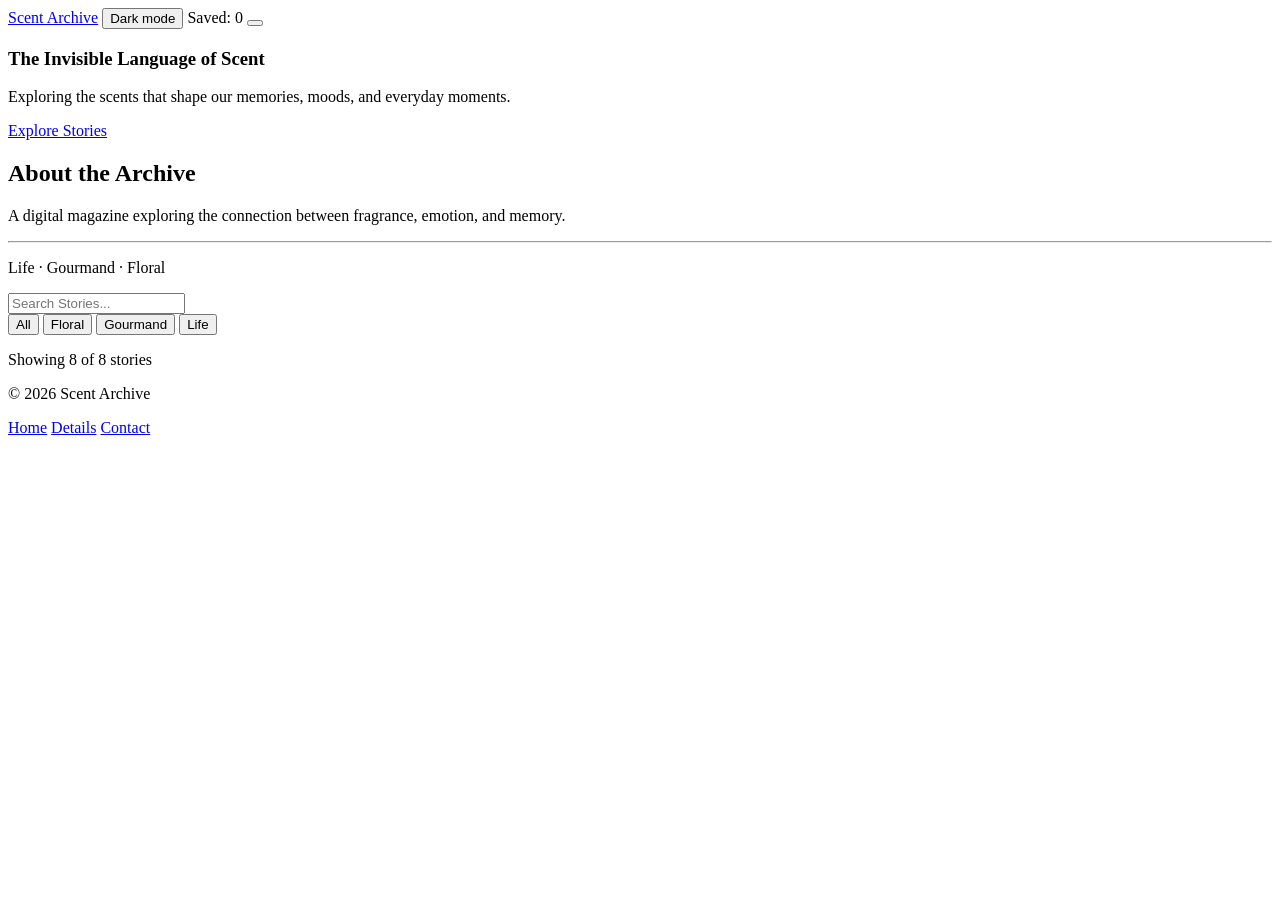
==== index.html @ f37f8526 "Add homepage structure" ====
<!DOCTYPE html>
<html lang="en" data-bs-theme="light">
<head>
    <meta charset="UTF-8">
    <meta name="viewport" content="width=device-width, initial-scale=1.0">
    <title>Scent Archive Homepage</title>
    <link rel="stylesheet" href="css/bootstrap.min.css">
    <link rel="stylesheet" href="css/style.css">
</head>

<body>
 
    <header class="site-header">
        <nav class="navbar md:navbar-expand">
            <div class="container-fluid">
                <a class="navbar-brand" href="index.html">Scent Archive</a>
                
                <button type="button" id="theme" aria-pressed="false">Dark mode</button>
                <span id="saved" aria-live="polite">Saved: 0</span>

                <button class="btn-icon navbar-toggler" type="button"
                    data-bs-toggle="drawer"
                    data-bs-target="#menu"
                    aria-controls="menu"
                    aria-expanded="false"
                    aria-label="Open menu">
                    <span class="navbar-toggler-icon" aria-hidden="true"></span>
                </button>

                <dialog class="drawer drawer-end" id="menu"
                    tabindex="-1" aria-labelledby="menuTitle">
                    <div class="drawer-header">
                        <h2 class="drawer-title" id="menuTitle">Menu</h2>
                        <button class="btn-close" type="button"
                            data-bs-dismiss="drawer" aria-label="Close menu"></button>
                    </div>

                    <div class="drawer-body">
                        <ul class="navbar-nav">
                            <li class="nav-item">
                                <a class="nav-link active" aria-current="page" href="index.html">Home</a>
                            </li>
                            <li class="nav-item">
                                <a class="nav-link" href="detail.html">Details</a>
                            </li>
                            <li class="nav-item">
                                <a class="nav-link" href="contact.html">Contact</a>
                            </li>
                        </ul>
                    </div>
                </dialog>
            </div>
        </nav>
    </header>


    <main class="container">

        <section class="row g-4">
            <article class="col-12 md:col-8 hero-banner">
                <h1>The Invisible Language of Scent</h1>
                <p>Exploring the scents that shape our memories, moods, and everyday moments.</p>
                <a href="#stories" class="btn-primary">Explore Stories</a>
            </article>

            <aside class="col-12 md:col-4 hero-sidebar">
                <h2>About the Archive</h2>
                <p>A digital magazine exploring the connection 
                between fragrance, emotion, and memory.</p>
                <hr>
                <p> Life · Gourmand · Floral</p>
            </aside>
        </section>


        <section class="filters" aria-label="Story filters">
            <input type="search" id="search" class="form-control" placeholder="Search Stories..." aria-label="Search stories">
            <div class="categories">
                <button type="button" class="btn-solid theme-primary" data-category="All">All</button>
                <button type="button" class="btn-subtle" data-category="Floral">Floral</button>
                <button type="button" class="btn-subtle" data-category="Gourmand">Gourmand</button>
                <button type="button" class="btn-subtle" data-category="Life">Life</button>
            </div>
            <p id="count" aria-live="polite">Showing 8 of 8 stories</p>
        </section>
        
        <section id="stories" aria-label="Stories">
            <div class="row g-4" id="cards">
            </div>
            <p id="noResults" aria-live="polite" hidden>No results found.</p>
        </section>



    </main>

    <footer class="site-footer">
        <p>&copy; 2026 Scent Archive</p>
        <nav class="footer-links">
            <a href="index.html">Home</a>
            <a href="detail.html">Details</a>
            <a href="contact.html">Contact</a>
        </nav>
    </footer>
    
    <script type="module" src="js/bootstrap.bundle.min.js"></script>
    <script src="js/data.js"></script>
    <script src="js/main.js"></script>

</body>
</html>
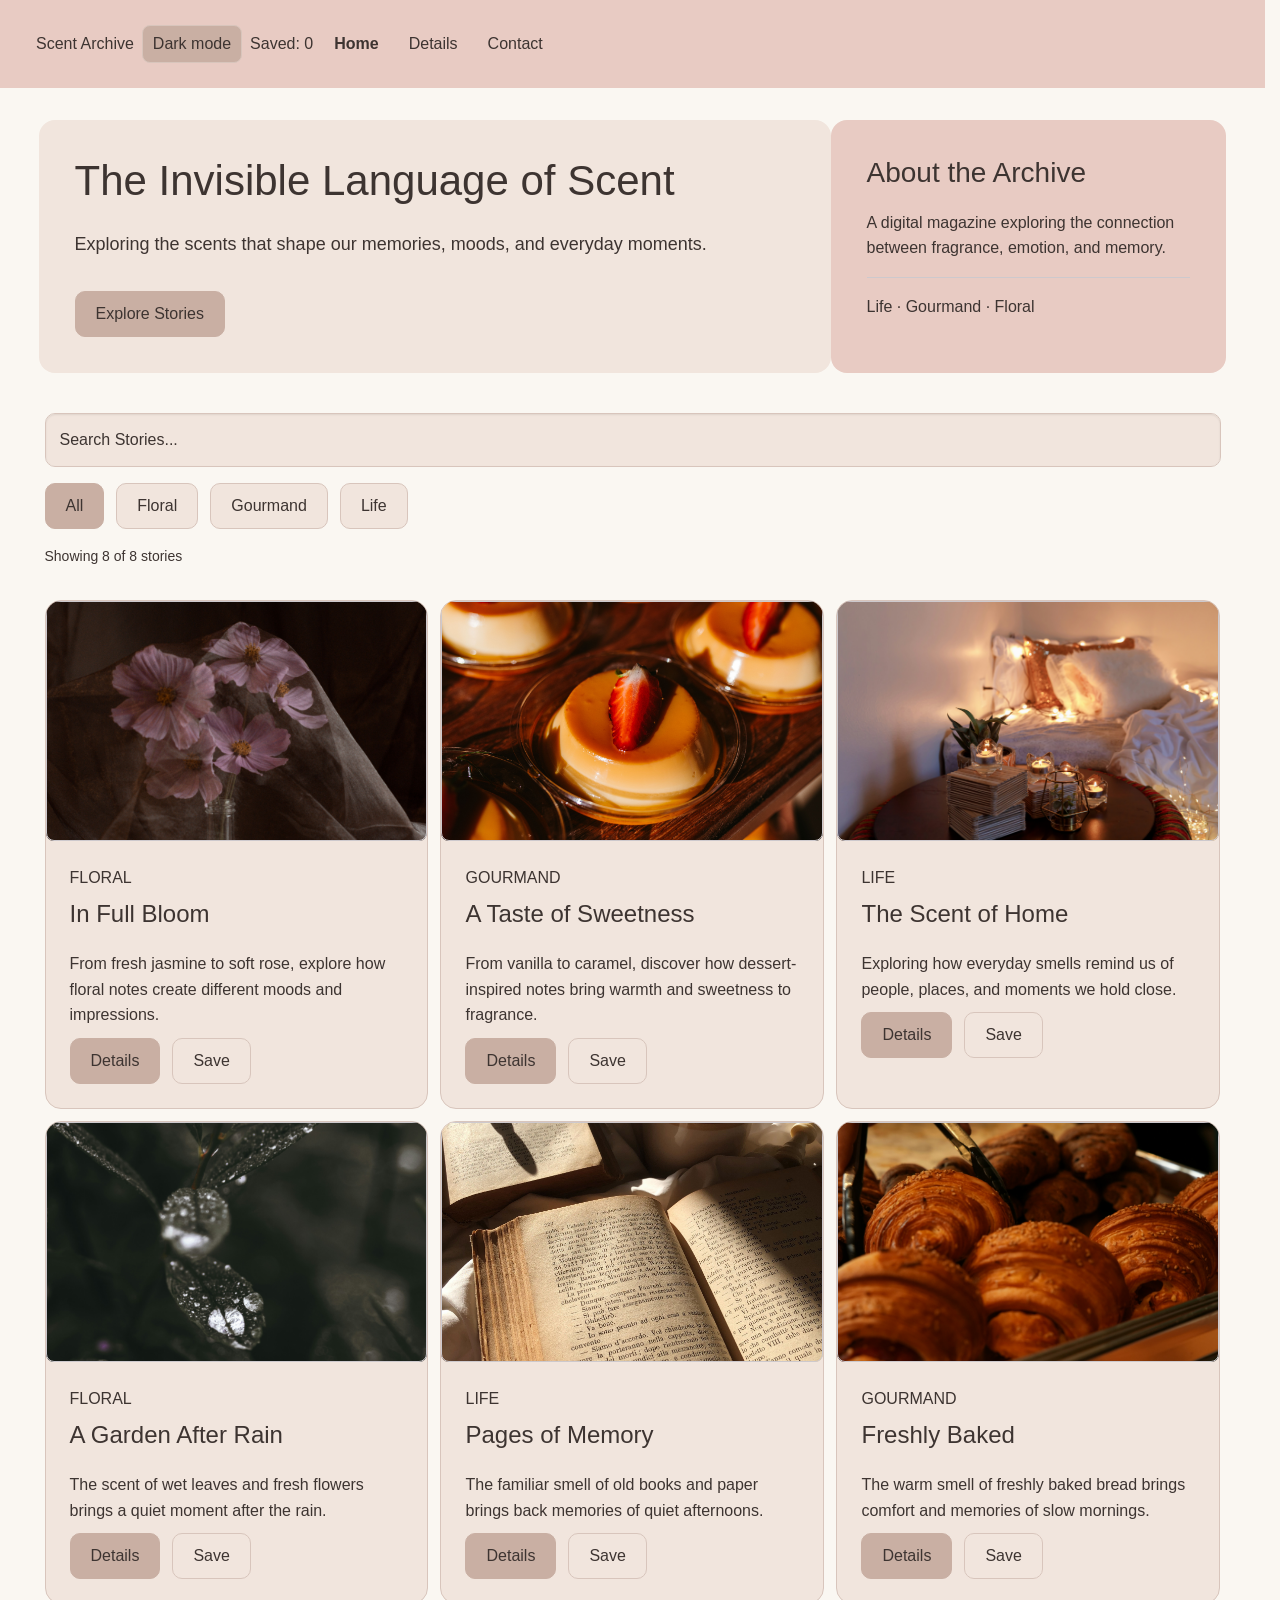
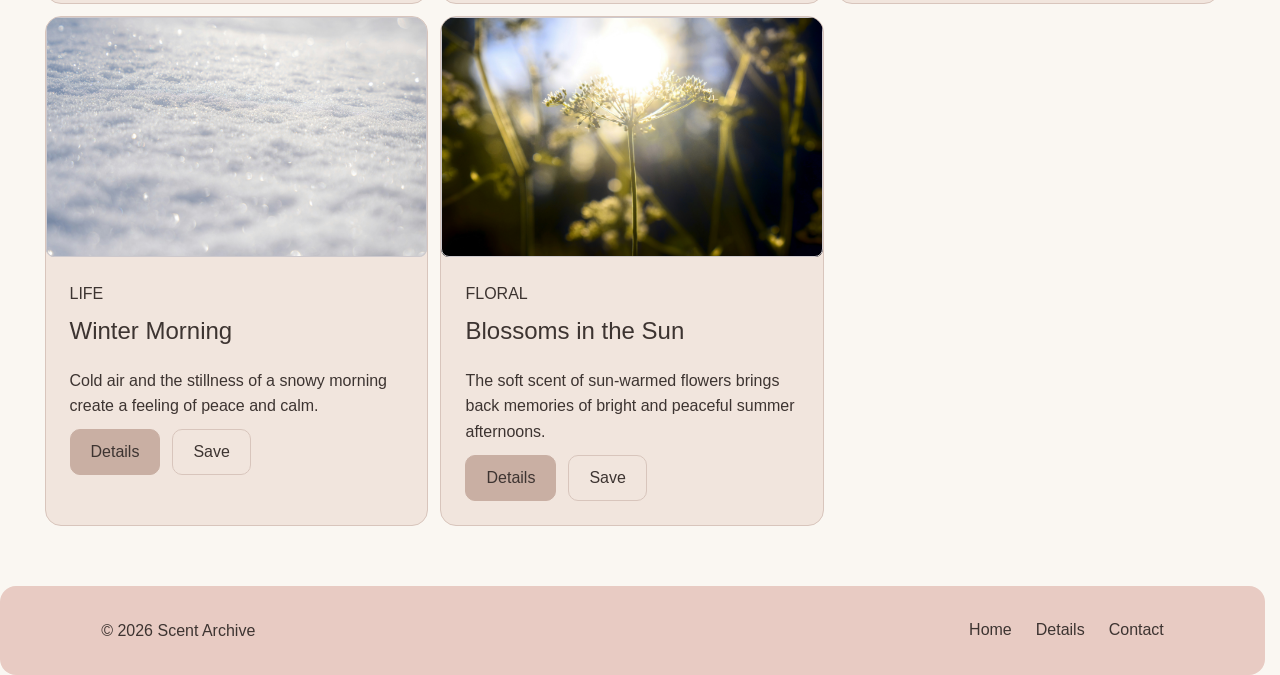
==== commit 3e9743a5: "Refine footer layout and styling" ====
--- a/index.html
+++ b/index.html
@@ -93,9 +93,10 @@
 
 
     </main>
-
+    
     <footer class="site-footer">
         <p>&copy; 2026 Scent Archive</p>
+
         <nav class="footer-links">
             <a href="index.html">Home</a>
             <a href="detail.html">Details</a>
--- a/css/style.css
+++ b/css/style.css
@@ -0,0 +1,477 @@
+
+/* Colors */
+
+:root {
+    --bg: #faf7f2;
+    --text: #3d3431;
+    --pink: #e8cbc3;
+    --cream: #f1e5dd;
+    --brown: #c9afa3;
+    --border: #d8c5bc;
+}
+
+[data-bs-theme="dark"] {
+    --bg: #211e1d;
+    --text: #f3e9e4;
+    --pink: #493934;
+    --cream: #38302d;
+    --brown: #70574e;
+    --border: #65554e;
+}
+
+
+/* General */
+
+body {
+    margin: 0;
+    background-color: var(--bg);
+    color: var(--text);
+    font-family: Arial, sans-serif;
+}
+
+main.container {
+    max-width: 1200px;
+    padding-top: 32px;
+    padding-bottom: 60px;
+}
+
+h1, h2, h3, p {
+    color: var(--text);
+}
+
+p {
+    line-height: 1.6;
+}
+
+img {
+    max-width: 100%;
+}
+
+
+/* Navbar */
+
+.site-header {
+    background-color: var(--pink);
+    padding: 16px 24px;
+}
+
+.site-header .navbar {
+    background-color: var(--pink);
+}
+
+.site-header .container-fluid {
+    display: flex;
+    align-items: center;
+    gap: 8px;
+}
+
+.navbar-brand {
+    color: var(--text);
+    margin-right: auto;
+}
+
+.nav-link,
+.nav-link.active {
+    color: var(--text);
+}
+
+.nav-link.active {
+    font-weight: bold;
+}
+
+#theme {
+    padding: 6px 10px;
+    background-color: var(--brown);
+    color: var(--text);
+    border: 1px solid var(--border);
+    border-radius: 8px;
+    cursor: pointer;
+}
+
+#saved {
+    color: var(--text);
+    white-space: nowrap;
+}
+
+.navbar-toggler {
+    padding: 4px;
+    margin-left: 0;
+}
+
+.drawer,
+.drawer-title {
+    color: var(--text);
+}
+
+.drawer-header,
+.drawer-body {
+    background-color: var(--bg);
+}
+
+
+/* Buttons */
+
+.btn-primary,
+.btn-solid.theme-primary {
+    display: inline-block;
+    padding: 10px 20px;
+    background-color: var(--brown);
+    color: var(--text);
+    border: 1px solid var(--brown);
+    border-radius: 10px;
+    text-decoration: none;
+}
+
+.btn-subtle {
+    padding: 10px 20px;
+    background-color: var(--cream);
+    color: var(--text);
+    border: 1px solid var(--border);
+    border-radius: 10px;
+}
+
+
+/* Home Hero */
+
+.hero-banner,
+.hero-sidebar {
+    padding: 36px;
+    border-radius: 16px;
+}
+
+.hero-banner {
+    background-color: var(--cream);
+}
+
+.hero-sidebar {
+    background-color: var(--pink);
+}
+
+.hero-banner h1 {
+    font-size: 42px;
+    margin-bottom: 24px;
+}
+
+.hero-banner p {
+    font-size: 18px;
+    margin-bottom: 32px;
+}
+
+.hero-sidebar h2 {
+    font-size: 28px;
+    margin-bottom: 20px;
+}
+
+
+/* Search and Categories */
+
+.filters {
+    margin-top: 40px;
+    margin-bottom: 32px;
+}
+
+#search {
+    padding: 14px;
+    margin-bottom: 16px;
+    border: 1px solid var(--border);
+    border-radius: 10px;
+    background-color: var(--cream);
+    color: var(--text);
+}
+
+#search::placeholder {
+    color: var(--text);
+}
+
+.categories {
+    display: flex;
+    flex-wrap: wrap;
+    gap: 12px;
+    margin-bottom: 16px;
+}
+
+#count {
+    font-size: 14px;
+}
+
+
+/* Story Cards */
+
+.card {
+    height: 100%;
+    background-color: var(--cream);
+    border: 1px solid var(--border);
+    border-radius: 16px;
+    overflow: hidden;
+}
+
+.card-img {
+    width: 100%;
+    height: 240px;
+    object-fit: cover;
+}
+
+.card-body {
+    padding: 24px;
+}
+
+.card-title {
+    font-size: 24px;
+    margin-bottom: 12px;
+}
+
+.card-buttons {
+    display: flex;
+    align-items: center;
+    gap: 12px;
+}
+
+.card-buttons a,
+.card-buttons button {
+    width: auto;
+    white-space: nowrap;
+}
+
+#noResults {
+    text-align: center;
+    margin-top: 24px;
+}
+
+.card-body > p:first-child {
+    text-transform: uppercase;
+}
+
+/* Detail Page */
+
+.article-header {
+    margin-bottom: 32px;
+}
+
+.article-header h1 {
+    font-size: 42px;
+}
+
+.article-content {
+    background-color: var(--cream);
+    padding: 30px;
+    border-radius: 16px;
+}
+
+.article-img {
+    width: 100%;
+    max-height: 420px;
+    object-fit: cover;
+    border-radius: 12px;
+    margin-bottom: 30px;
+}
+
+.flower-note {
+    margin: 24px 0;
+}
+
+.flower-note h3 {
+    font-size: 20px;
+}
+
+.article-sidebar {
+    background-color: var(--pink);
+    padding: 28px;
+    border-radius: 16px;
+}
+
+.article-sidebar h3 {
+    font-size: 14px;
+}
+
+.info-grid {
+    display: grid;
+    grid-template-columns: 1fr 1fr;
+    gap: 20px;
+}
+
+#read {
+    padding: 10px 20px;
+    background-color: var(--brown);
+    color: var(--text);
+    border: 1px solid var(--border);
+    border-radius: 10px;
+    cursor: pointer;
+}
+
+.faq {
+    margin-top: 40px;
+}
+
+.accordion-item {
+    padding: 16px;
+    margin-bottom: 12px;
+    background-color: var(--cream);
+    border: 1px solid var(--border);
+    border-radius: 10px;
+}
+
+.accordion-header {
+    cursor: pointer;
+    color: var(--text);
+}
+
+.accordion-body {
+    padding-top: 12px;
+}
+
+
+/* Contact Page */
+
+.contact {
+    max-width: 800px;
+    margin: 0 auto;
+}
+
+.contact h1 {
+    font-size: 42px;
+}
+
+#contactForm {
+    background-color: var(--cream);
+    padding: 32px;
+    border-radius: 16px;
+}
+
+.form-label {
+    color: var(--text);
+}
+
+.form-control {
+    background-color: var(--bg);
+    color: var(--text);
+    border: 1px solid var(--border);
+    border-radius: 8px;
+}
+
+.form-control:focus {
+    background-color: var(--bg);
+    color: var(--text);
+}
+
+#charCount {
+    font-size: 13px;
+    margin-top: 8px;
+}
+
+.error {
+    color: #b83a3a;
+    font-size: 14px;
+}
+
+[data-bs-theme="dark"] .error {
+    color: #ff9999;
+}
+
+#confirmation {
+    margin-top: 24px;
+    padding: 16px;
+    background-color: var(--pink);
+    border-radius: 10px;
+}
+
+
+/* Footer */
+
+.site-footer {
+    display: flex;
+    align-items: center;
+    justify-content: space-between;
+    padding: 32px 8%;
+    background-color: var(--pink);
+    border-radius: 16px;
+}
+
+.site-footer p {
+    margin: 0;
+}
+
+.footer-links {
+    display: flex;
+    gap: 24px;
+}
+
+.footer-links a {
+    color: var(--text);
+    text-decoration: none;
+}
+
+
+/* Hidden Content */
+
+[hidden] {
+    display: none !important;
+}
+
+
+/* Mobile */
+
+@media (max-width: 767px) {
+    .site-header {
+        padding: 12px;
+    }
+
+    .site-header .container-fluid {
+        gap: 8px;
+    }
+
+    .navbar-brand {
+        font-size: 18px;
+    }
+
+    #theme {
+        padding: 6px;
+        font-size: 12px;
+    }
+
+    #saved {
+        font-size: 12px;
+    }
+
+    main.container {
+        padding-top: 20px;
+        padding-bottom: 40px;
+    }
+
+    .hero-banner,
+    .hero-sidebar {
+        padding: 24px;
+    }
+
+    .hero-banner h1 {
+        font-size: 32px;
+    }
+
+    .hero-sidebar h2 {
+        font-size: 24px;
+    }
+
+    .card-img {
+        height: 220px;
+    }
+
+    .article-header h1,
+    .contact h1 {
+        font-size: 32px;
+    }
+
+    .article-content,
+    .article-sidebar,
+    #contactForm {
+        padding: 20px;
+    }
+
+    .info-grid {
+        grid-template-columns: 1fr;
+    }
+
+    .footer-links {
+        flex-wrap: column;
+        align-items: flex-start;
+        gap: 20px;
+    }
+}
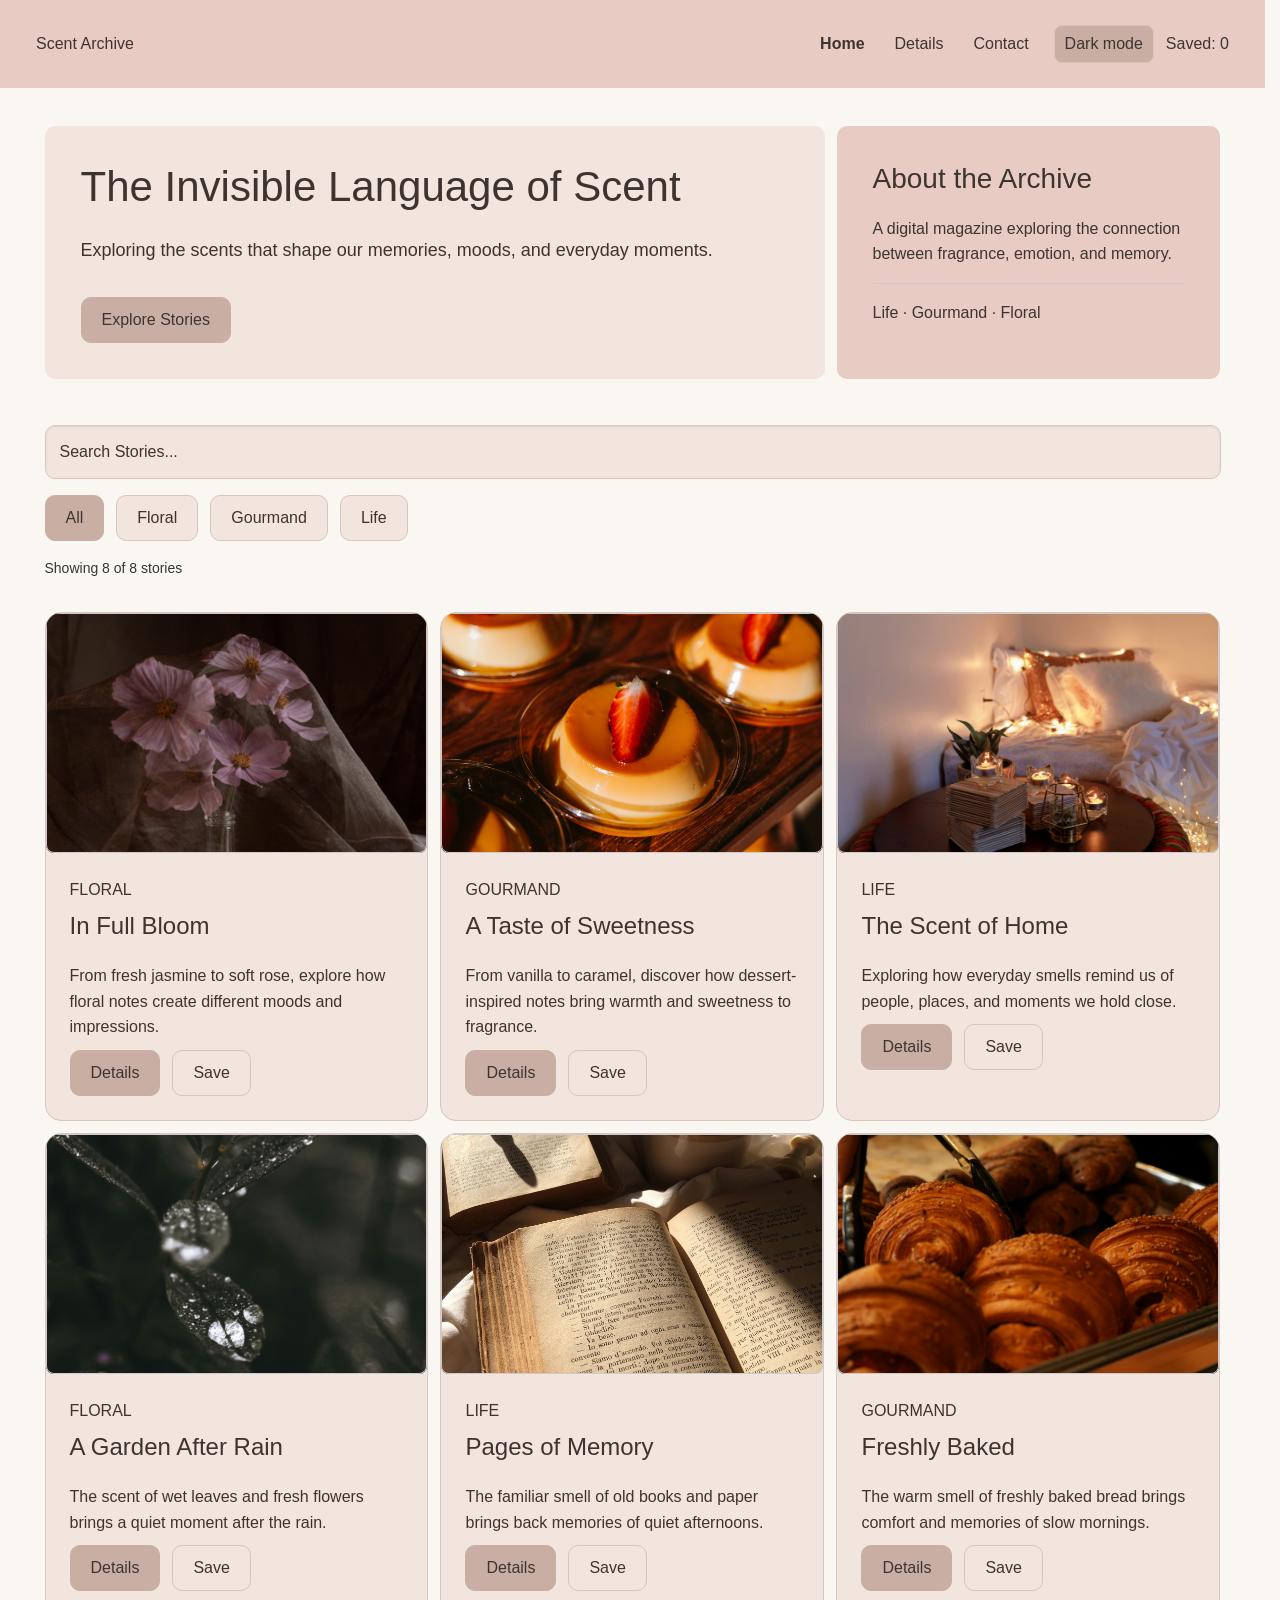
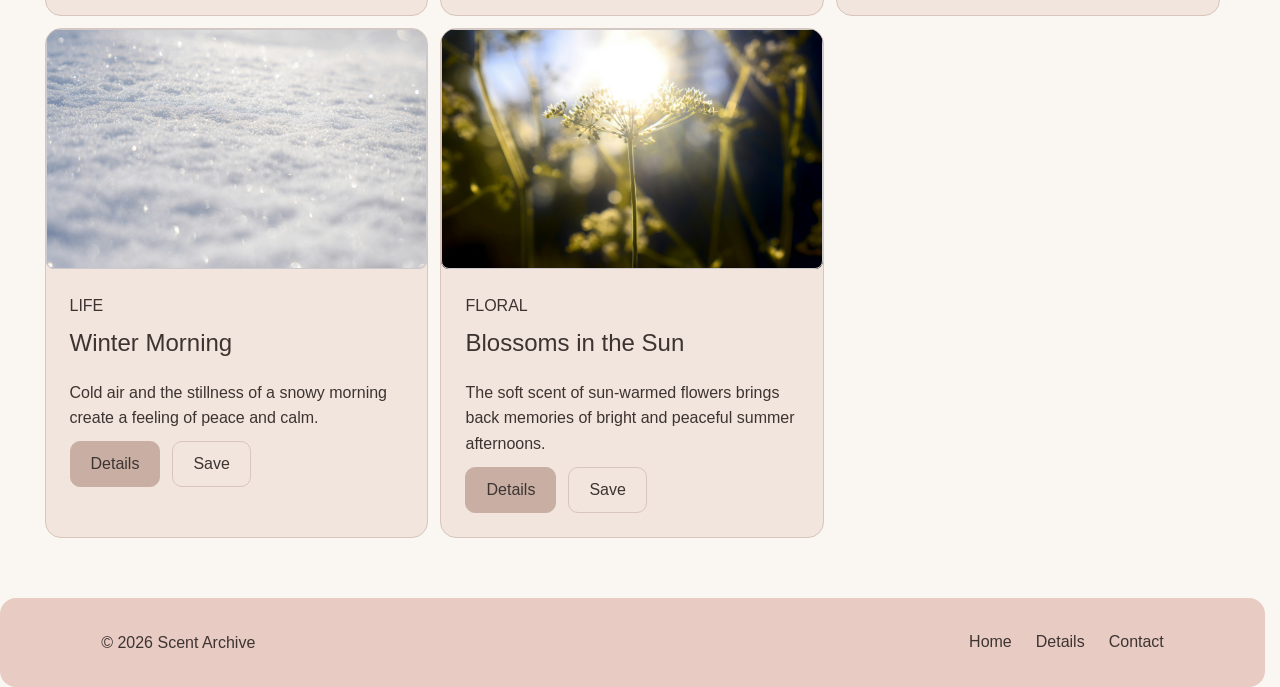
==== commit 7b36e694: "Improve responsive navbar layout" ====
--- a/index.html
+++ b/index.html
@@ -9,49 +9,50 @@
 </head>
 
 <body>
- 
+    
     <header class="site-header">
         <nav class="navbar md:navbar-expand">
             <div class="container-fluid">
                 <a class="navbar-brand" href="index.html">Scent Archive</a>
-                
-                <button type="button" id="theme" aria-pressed="false">Dark mode</button>
-                <span id="saved" aria-live="polite">Saved: 0</span>
 
-                <button class="btn-icon navbar-toggler" type="button"
-                    data-bs-toggle="drawer"
-                    data-bs-target="#menu"
-                    aria-controls="menu"
-                    aria-expanded="false"
-                    aria-label="Open menu">
-                    <span class="navbar-toggler-icon" aria-hidden="true"></span>
-                </button>
+                <div class="nav-right">
+                    <dialog class="drawer drawer-end" id="menu"
+                        tabindex="-1" aria-labelledby="menuTitle">
+                        <div class="drawer-header">
+                            <h2 class="drawer-title" id="menuTitle">Menu</h2>
+                            <button class="btn-close" type="button"
+                                data-bs-dismiss="drawer" aria-label="Close menu"></button>
+                        </div>
 
-                <dialog class="drawer drawer-end" id="menu"
-                    tabindex="-1" aria-labelledby="menuTitle">
-                    <div class="drawer-header">
-                        <h2 class="drawer-title" id="menuTitle">Menu</h2>
-                        <button class="btn-close" type="button"
-                            data-bs-dismiss="drawer" aria-label="Close menu"></button>
-                    </div>
+                        <div class="drawer-body">
+                            <ul class="navbar-nav">
+                                <li class="nav-item">
+                                    <a class="nav-link active" aria-current="page" href="index.html">Home</a>
+                                </li>
+                                <li class="nav-item">
+                                    <a class="nav-link" href="detail.html">Details</a>
+                                </li>
+                                <li class="nav-item">
+                                    <a class="nav-link" href="contact.html">Contact</a>
+                                </li>
+                            </ul>
+                        </div>
+                    </dialog>
 
-                    <div class="drawer-body">
-                        <ul class="navbar-nav">
-                            <li class="nav-item">
-                                <a class="nav-link active" aria-current="page" href="index.html">Home</a>
-                            </li>
-                            <li class="nav-item">
-                                <a class="nav-link" href="detail.html">Details</a>
-                            </li>
-                            <li class="nav-item">
-                                <a class="nav-link" href="contact.html">Contact</a>
-                            </li>
-                        </ul>
-                    </div>
-                </dialog>
+                    <button type="button" id="theme" aria-pressed="false">Dark mode</button>
+                    <span id="saved" aria-live="polite">Saved: 0</span>
+
+                    <button class="btn-icon navbar-toggler" type="button"
+                        data-bs-toggle="drawer" data-bs-target="#menu"
+                        aria-controls="menu" aria-expanded="false" aria-label="Open menu">
+                        <span class="navbar-toggler-icon" aria-hidden="true"></span>
+                    </button>
+                </div>
             </div>
         </nav>
     </header>
+
+
 
 
     <main class="container">
--- a/css/style.css
+++ b/css/style.css
@@ -67,7 +67,14 @@
 
 .navbar-brand {
     color: var(--text);
-    margin-right: auto;
+    margin-right: 0;
+}
+
+.nav-right {
+    display: flex;
+    align-items: center;
+    gap: 12px;
+    margin-left: auto;
 }
 
 .nav-link,
@@ -131,7 +138,7 @@
 }
 
 
-/* Home Hero */
+/* Hero */
 
 .hero-banner,
 .hero-sidebar {
@@ -141,10 +148,12 @@
 
 .hero-banner {
     background-color: var(--cream);
+    border: 6px solid var(--bg);
 }
 
 .hero-sidebar {
     background-color: var(--pink);
+    border: 6px solid var(--bg);
 }
 
 .hero-banner h1 {
@@ -474,4 +483,4 @@
         align-items: flex-start;
         gap: 20px;
     }
-}+}
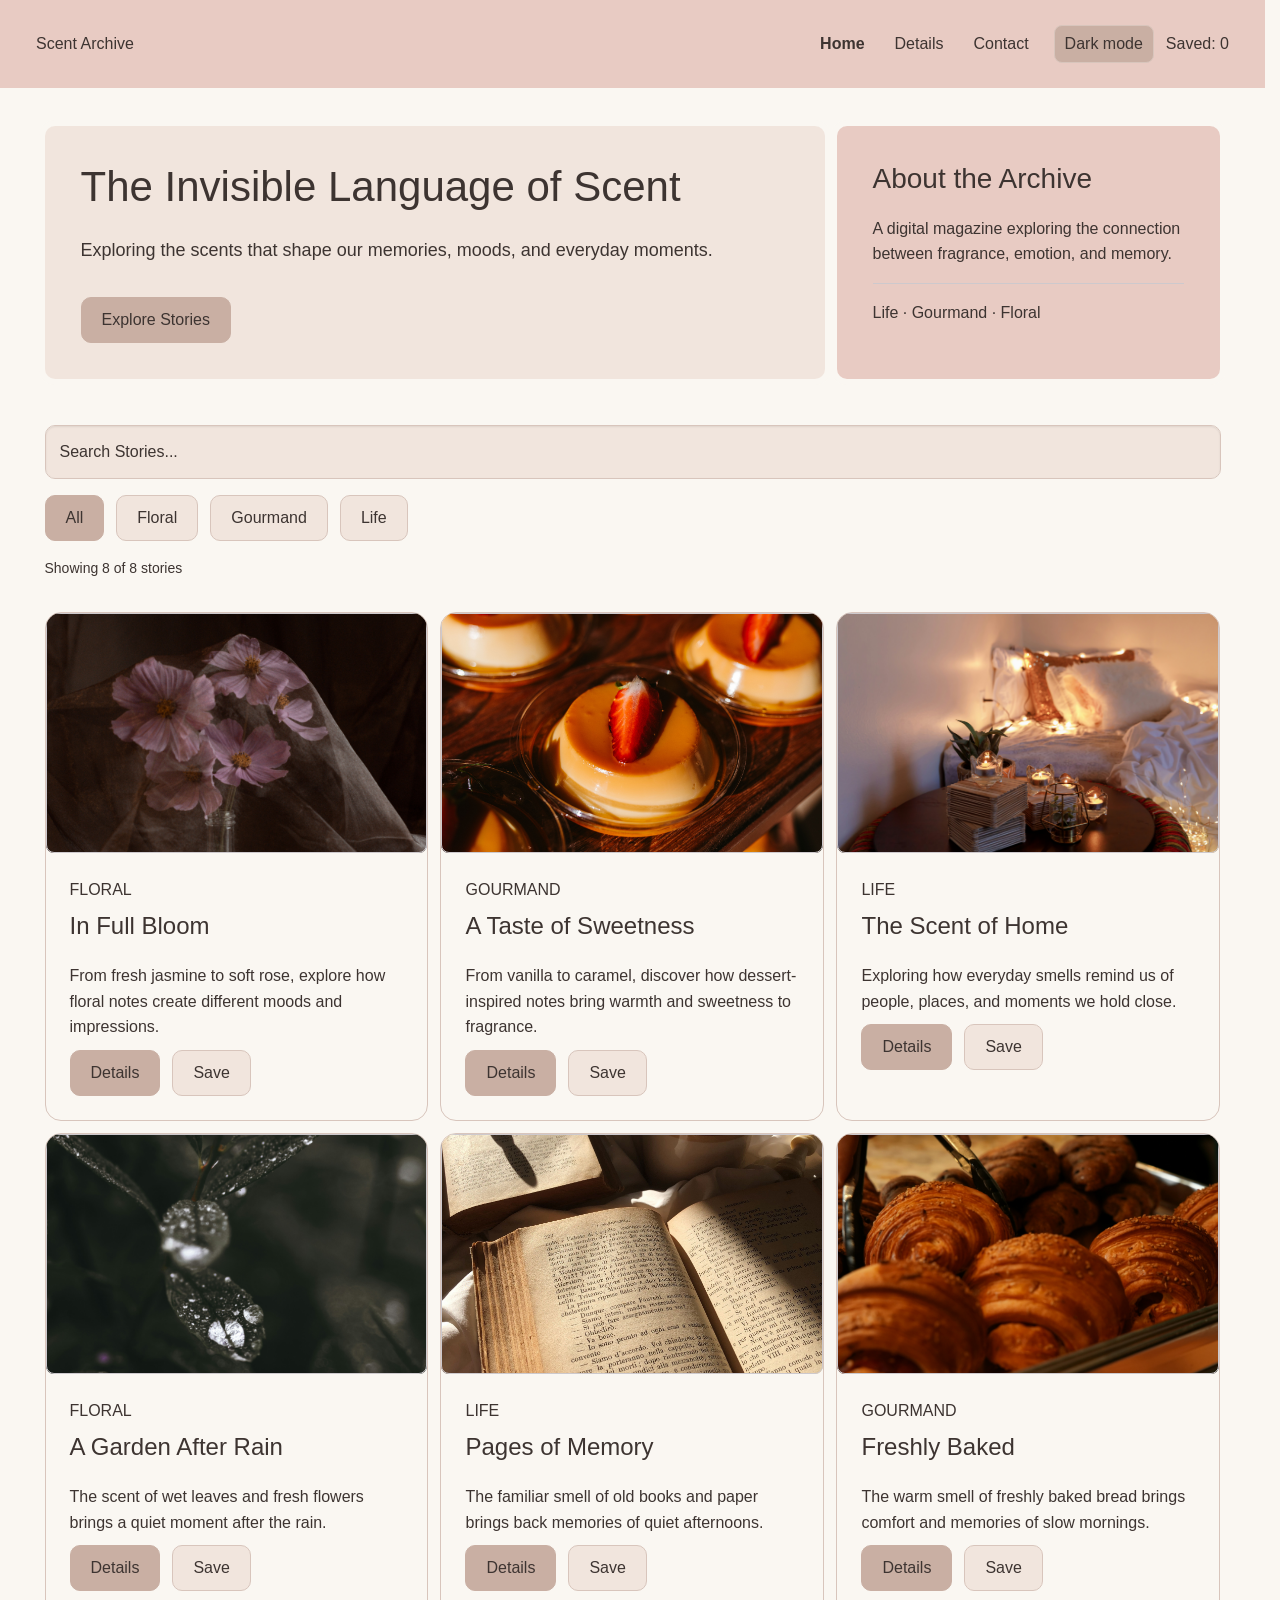
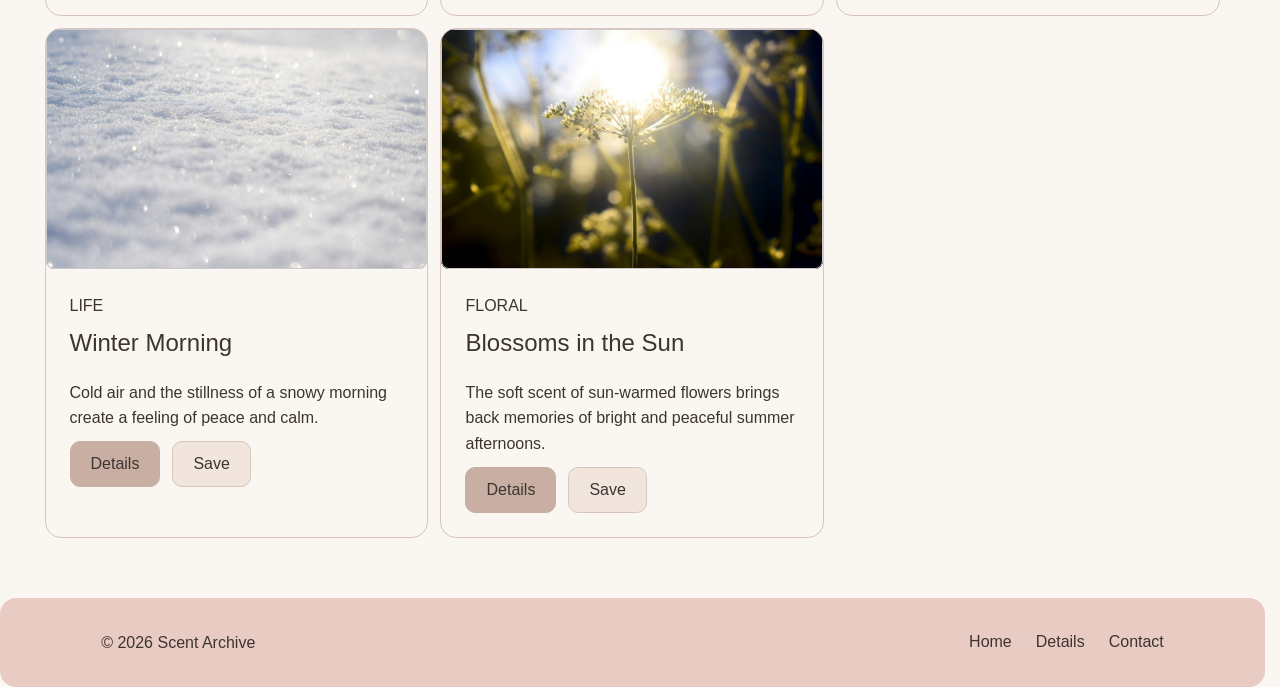
==== commit 88033d33: "Add homepage link to footer logo" ====
--- a/index.html
+++ b/index.html
@@ -96,8 +96,7 @@
     </main>
     
     <footer class="site-footer">
-        <p>&copy; 2026 Scent Archive</p>
-
+        <p>&copy; 2026 <a href="index.html">Scent Archive</a></p>
         <nav class="footer-links">
             <a href="index.html">Home</a>
             <a href="detail.html">Details</a>
--- a/css/style.css
+++ b/css/style.css
@@ -208,16 +208,19 @@
 
 .card {
     height: 100%;
-    background-color: var(--cream);
+    background-color: var(--card-bg);
     border: 1px solid var(--border);
     border-radius: 16px;
     overflow: hidden;
+    padding: 0;
 }
 
 .card-img {
+    display: block;
     width: 100%;
     height: 240px;
     object-fit: cover;
+    border-bottom: 0;
 }
 
 .card-body {
@@ -399,6 +402,11 @@
     margin: 0;
 }
 
+.site-footer a {
+    color: var(--text);
+    text-decoration: none;
+}
+
 .footer-links {
     display: flex;
     gap: 24px;
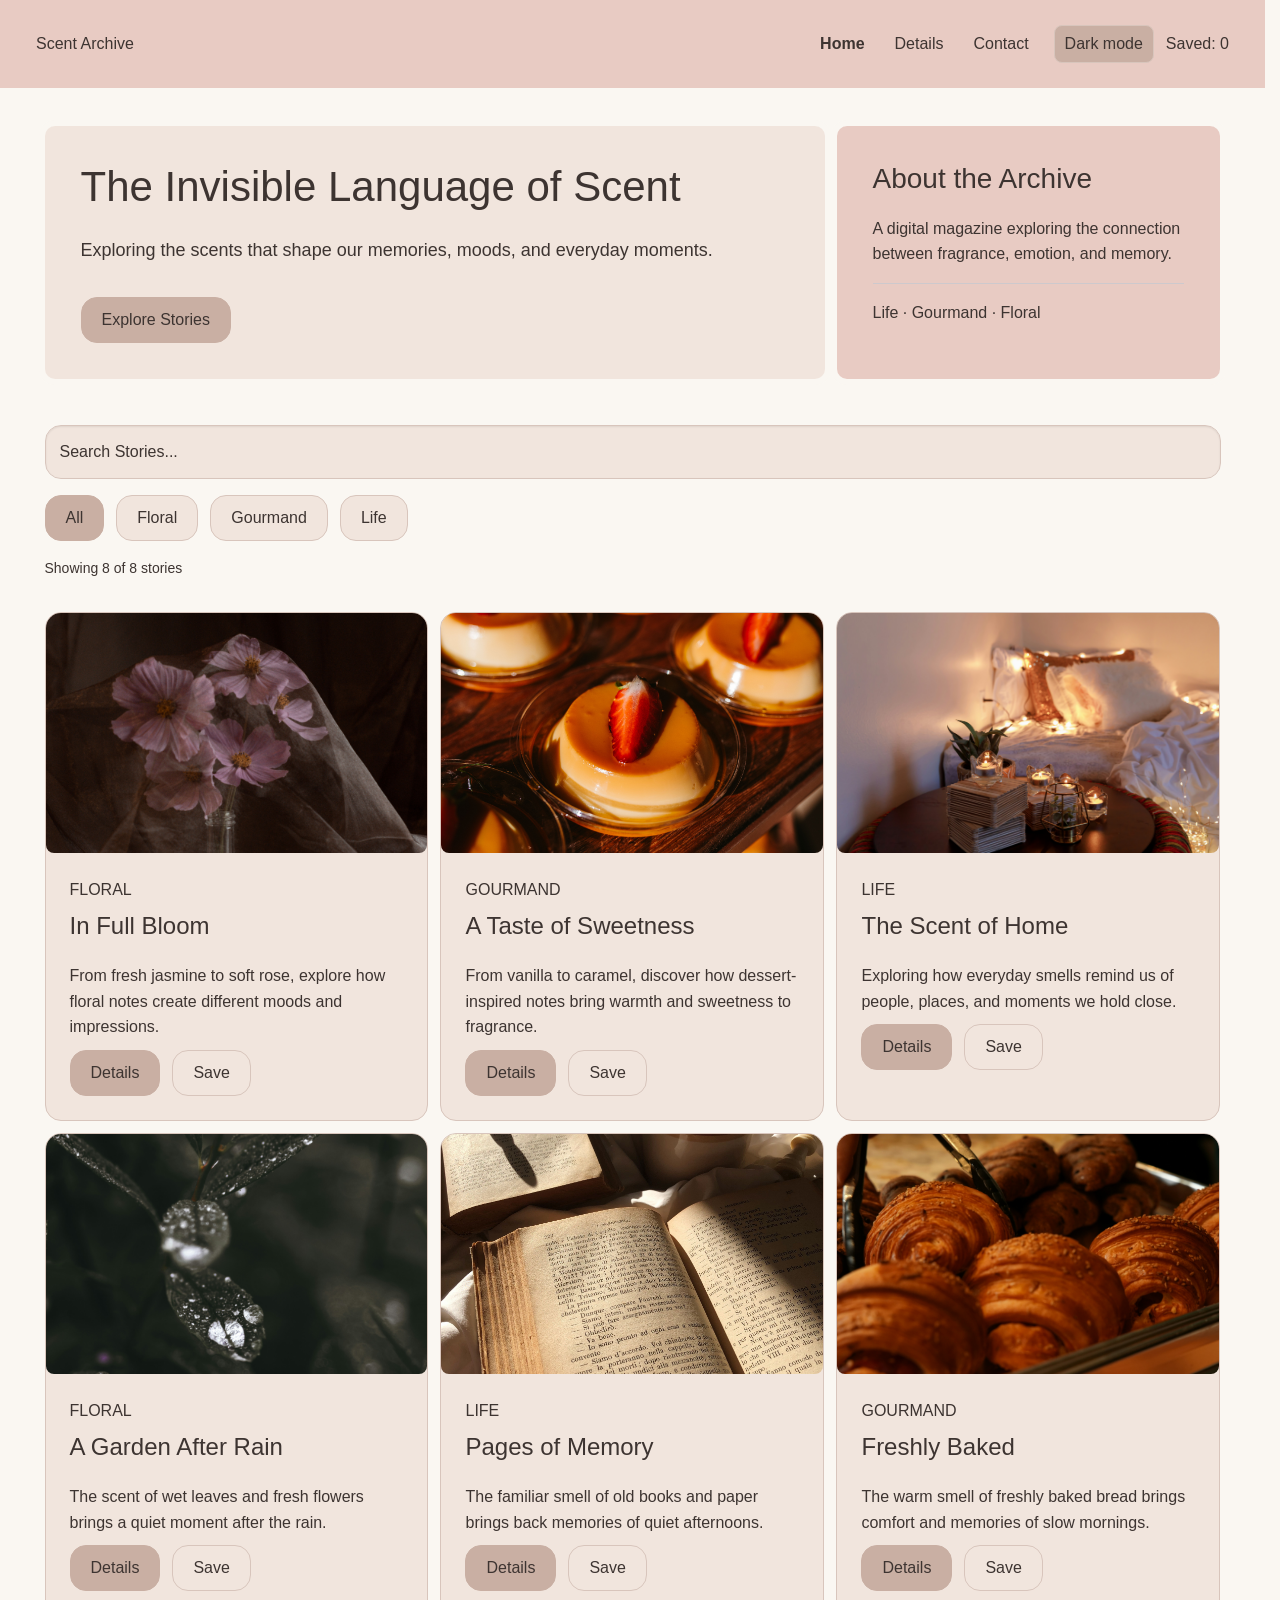
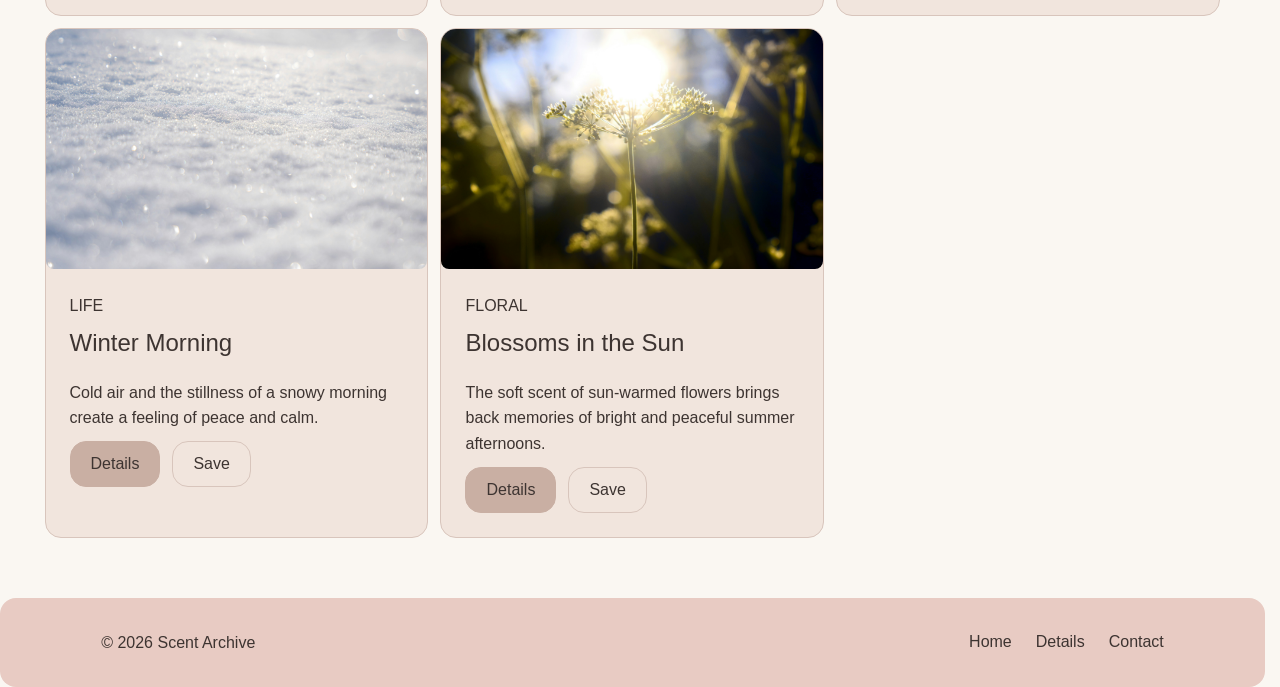
==== commit 9337ce92: "Refine JavaScript and improve form validation and accessibility" ====
--- a/index.html
+++ b/index.html
@@ -77,18 +77,18 @@
         <section class="filters" aria-label="Story filters">
             <input type="search" id="search" class="form-control" placeholder="Search Stories..." aria-label="Search stories">
             <div class="categories">
-                <button type="button" class="btn-solid theme-primary" data-category="All">All</button>
-                <button type="button" class="btn-subtle" data-category="Floral">Floral</button>
-                <button type="button" class="btn-subtle" data-category="Gourmand">Gourmand</button>
-                <button type="button" class="btn-subtle" data-category="Life">Life</button>
+                <button type="button" class="btn-solid theme-primary" data-category="All" aria-pressed="true">All</button>
+                <button type="button" class="btn-subtle" data-category="Floral" aria-pressed="false">Floral</button>
+                <button type="button" class="btn-subtle" data-category="Gourmand" aria-pressed="false">Gourmand</button>
+                <button type="button" class="btn-subtle" data-category="Life" aria-pressed="false">Life</button>
             </div>
-            <p id="count" aria-live="polite">Showing 8 of 8 stories</p>
+            <p id="count" role="status" aria-live="polite">Showing 8 of 8 stories</p>
         </section>
         
         <section id="stories" aria-label="Stories">
             <div class="row g-4" id="cards">
             </div>
-            <p id="noResults" aria-live="polite" hidden>No results found.</p>
+            <p id="noResults" class="d-none" aria-live="polite">No results found.</p>
         </section>
 
 
--- a/css/style.css
+++ b/css/style.css
@@ -1,6 +1,5 @@
 
 /* Colors */
-
 :root {
     --bg: #faf7f2;
     --text: #3d3431;
@@ -8,6 +7,9 @@
     --cream: #f1e5dd;
     --brown: #c9afa3;
     --border: #d8c5bc;
+    --bs-primary-base: #c9afa3;
+    --space: 24px;
+    --radius: 16px;
 }
 
 [data-bs-theme="dark"] {
@@ -21,7 +23,6 @@
 
 
 /* General */
-
 body {
     margin: 0;
     background-color: var(--bg);
@@ -49,7 +50,6 @@
 
 
 /* Navbar */
-
 .site-header {
     background-color: var(--pink);
     padding: 16px 24px;
@@ -117,7 +117,6 @@
 
 
 /* Buttons */
-
 .btn-primary,
 .btn-solid.theme-primary {
     display: inline-block;
@@ -125,7 +124,7 @@
     background-color: var(--brown);
     color: var(--text);
     border: 1px solid var(--brown);
-    border-radius: 10px;
+    border-radius: var(--radius);
     text-decoration: none;
 }
 
@@ -134,16 +133,15 @@
     background-color: var(--cream);
     color: var(--text);
     border: 1px solid var(--border);
-    border-radius: 10px;
+    border-radius: var(--radius);
 }
 
 
 /* Hero */
-
 .hero-banner,
 .hero-sidebar {
     padding: 36px;
-    border-radius: 16px;
+    border-radius: var(--radius);
 }
 
 .hero-banner {
@@ -173,7 +171,6 @@
 
 
 /* Search and Categories */
-
 .filters {
     margin-top: 40px;
     margin-bottom: 32px;
@@ -183,7 +180,7 @@
     padding: 14px;
     margin-bottom: 16px;
     border: 1px solid var(--border);
-    border-radius: 10px;
+    border-radius: var(--radius);
     background-color: var(--cream);
     color: var(--text);
 }
@@ -205,12 +202,11 @@
 
 
 /* Story Cards */
-
 .card {
     height: 100%;
-    background-color: var(--card-bg);
-    border: 1px solid var(--border);
-    border-radius: 16px;
+    background-color: var(--cream);
+    border: 1px solid var(--border);
+    border-radius: var(--radius);
     overflow: hidden;
     padding: 0;
 }
@@ -220,11 +216,11 @@
     width: 100%;
     height: 240px;
     object-fit: cover;
-    border-bottom: 0;
+    outline: none;
 }
 
 .card-body {
-    padding: 24px;
+    padding: var(--space);
 }
 
 .card-title {
@@ -254,7 +250,6 @@
 }
 
 /* Detail Page */
-
 .article-header {
     margin-bottom: 32px;
 }
@@ -333,7 +328,6 @@
 
 
 /* Contact Page */
-
 .contact {
     max-width: 800px;
     margin: 0 auto;
@@ -388,7 +382,6 @@
 
 
 /* Footer */
-
 .site-footer {
     display: flex;
     align-items: center;
@@ -417,16 +410,7 @@
     text-decoration: none;
 }
 
-
-/* Hidden Content */
-
-[hidden] {
-    display: none !important;
-}
-
-
 /* Mobile */
-
 @media (max-width: 767px) {
     .site-header {
         padding: 12px;
@@ -485,10 +469,4 @@
     .info-grid {
         grid-template-columns: 1fr;
     }
-
-    .footer-links {
-        flex-wrap: column;
-        align-items: flex-start;
-        gap: 20px;
-    }
-}
+}
